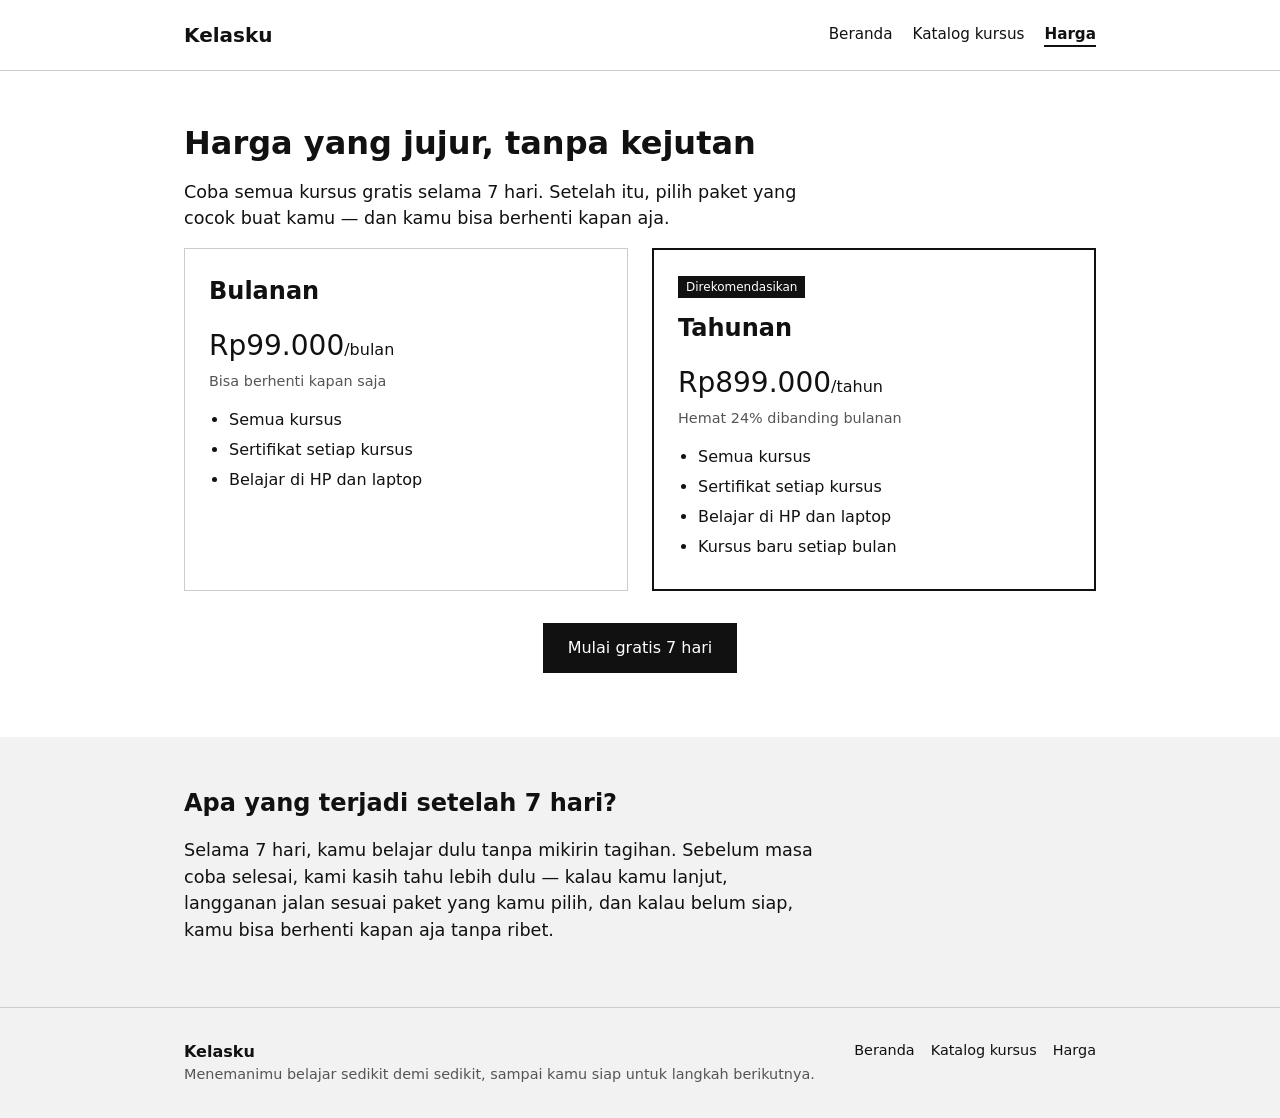
==== website/harga.html @ 955d01cd "Buat wireframe ketiga halaman (2.3)" ====
<!doctype html>
<html lang="id">
<head>
  <meta charset="utf-8">
  <meta name="viewport" content="width=device-width, initial-scale=1">
  <title>Harga — Kelasku</title>
  <link rel="stylesheet" href="../tokens.css">
  <link rel="stylesheet" href="style.css">
</head>
<body>
  <header class="site-header">
    <div class="wrap">
      <a class="brand" href="index.html">Kelasku</a>
      <nav aria-label="Navigasi utama">
        <a href="index.html">Beranda</a>
        <a href="katalog.html">Katalog kursus</a>
        <a href="harga.html" aria-current="page">Harga</a>
      </nav>
    </div>
  </header>

  <main>
    <section>
      <div class="wrap">
        <h1>Harga yang jujur, tanpa kejutan</h1>
        <p class="lead">Coba semua kursus gratis selama 7 hari. Setelah itu, pilih paket yang cocok buat kamu — dan kamu bisa berhenti kapan aja.</p>

        <div class="plans">
          <div class="plan-card">
            <h2>Bulanan</h2>
            <p class="price">Rp99.000<span style="font-size:1rem;">/bulan</span></p>
            <p class="note">Bisa berhenti kapan saja</p>
            <ul>
              <li>Semua kursus</li>
              <li>Sertifikat setiap kursus</li>
              <li>Belajar di HP dan laptop</li>
            </ul>
          </div>

          <div class="plan-card recommended">
            <span class="badge">Direkomendasikan</span>
            <h2>Tahunan</h2>
            <p class="price">Rp899.000<span style="font-size:1rem;">/tahun</span></p>
            <p class="note">Hemat 24% dibanding bulanan</p>
            <ul>
              <li>Semua kursus</li>
              <li>Sertifikat setiap kursus</li>
              <li>Belajar di HP dan laptop</li>
              <li>Kursus baru setiap bulan</li>
            </ul>
          </div>
        </div>

        <p class="cta-center">
          <button type="button" class="btn">Mulai gratis 7 hari</button>
        </p>
      </div>
    </section>

    <section class="alt">
      <div class="wrap">
        <h2>Apa yang terjadi setelah 7 hari?</h2>
        <p class="lead">Selama 7 hari, kamu belajar dulu tanpa mikirin tagihan. Sebelum masa coba selesai, kami kasih tahu lebih dulu — kalau kamu lanjut, langganan jalan sesuai paket yang kamu pilih, dan kalau belum siap, kamu bisa berhenti kapan aja tanpa ribet.</p>
      </div>
    </section>
  </main>

  <footer class="site-footer">
    <div class="wrap">
      <div>
        <strong>Kelasku</strong>
        <p>Menemanimu belajar sedikit demi sedikit, sampai kamu siap untuk langkah berikutnya.</p>
      </div>
      <nav aria-label="Navigasi footer">
        <a href="index.html">Beranda</a>
        <a href="katalog.html">Katalog kursus</a>
        <a href="harga.html">Harga</a>
      </nav>
    </div>
  </footer>
</body>
</html>
---- tokens.css ----
/* Design token kedua project (website/ dan app/).
   Kosong sampai pekan 4. Di pekan 4, pindahkan warna, ukuran, spacing, dan radius
   yang dipakai berulang ke sini, lalu pakai lewat var(--nama-token). */

:root {
}
---- website/style.css ----
/* Wireframe pekan 2: grayscale saja, satu font sistem, tanpa bayangan/gradien/animasi. */

* {
  box-sizing: border-box;
}

body {
  margin: 0;
  font-family: system-ui, -apple-system, "Segoe UI", sans-serif;
  color: #111111;
  background: #ffffff;
  line-height: 1.5;
}

a {
  color: #111111;
}

.wrap {
  max-width: 960px;
  margin: 0 auto;
  padding: 0 24px;
}

/* Header */

.site-header {
  border-bottom: 1px solid #cccccc;
}

.site-header .wrap {
  display: flex;
  align-items: center;
  justify-content: space-between;
  padding-top: 20px;
  padding-bottom: 20px;
  flex-wrap: wrap;
  gap: 12px;
}

.site-header .brand {
  font-size: 1.25rem;
  font-weight: bold;
  text-decoration: none;
}

.site-header nav {
  display: flex;
  gap: 20px;
}

.site-header nav a {
  text-decoration: none;
  font-size: 0.95rem;
}

.site-header nav a[aria-current="page"] {
  font-weight: bold;
  border-bottom: 2px solid #111111;
}

/* Sections */

section {
  padding: 48px 0;
}

section.alt {
  background: #f2f2f2;
}

h1 {
  font-size: 2rem;
  margin: 0 0 12px;
}

h2 {
  font-size: 1.5rem;
  margin: 0 0 16px;
}

h3 {
  font-size: 1.1rem;
  margin: 0 0 4px;
}

p {
  margin: 0 0 16px;
}

.lead {
  font-size: 1.1rem;
  max-width: 640px;
}

/* Button */

.btn {
  display: inline-block;
  border: 1px solid #111111;
  background: #111111;
  color: #ffffff;
  font: inherit;
  font-size: 1rem;
  padding: 12px 24px;
  min-height: 44px;
  cursor: pointer;
}

.btn:hover {
  background: #333333;
}

/* Placeholder image box */

.placeholder {
  background: #d9d9d9;
  border: 1px dashed #999999;
  color: #555555;
  display: flex;
  align-items: center;
  justify-content: center;
  text-align: center;
  font-size: 0.9rem;
  padding: 16px;
  min-height: 160px;
}

/* Hero */

.hero {
  display: grid;
  grid-template-columns: 1.1fr 1fr;
  gap: 32px;
  align-items: center;
}

/* Testimoni */

.testimoni-grid {
  display: grid;
  grid-template-columns: repeat(3, 1fr);
  gap: 20px;
}

.testimoni-card {
  border: 1px solid #cccccc;
  padding: 20px;
}

.testimoni-card p {
  margin-bottom: 12px;
}

.testimoni-card .role {
  font-size: 0.9rem;
  color: #555555;
  margin: 0;
}

/* Katalog */

.sort-row {
  display: flex;
  align-items: baseline;
  justify-content: space-between;
  flex-wrap: wrap;
  gap: 8px;
  margin-bottom: 24px;
}

.sort-label {
  font-size: 0.9rem;
  color: #555555;
}

.course-grid {
  display: grid;
  grid-template-columns: repeat(3, 1fr);
  gap: 20px;
}

.course-card {
  border: 1px solid #cccccc;
  padding: 16px;
}

.course-card .placeholder {
  min-height: 100px;
  margin-bottom: 12px;
}

.course-card .category {
  font-size: 0.8rem;
  color: #555555;
  margin-bottom: 4px;
}

.course-card .meta {
  font-size: 0.85rem;
  color: #555555;
  margin: 4px 0 0;
}

/* Harga */

.plans {
  display: grid;
  grid-template-columns: 1fr 1fr;
  gap: 24px;
  margin-bottom: 32px;
}

.plan-card {
  border: 1px solid #cccccc;
  padding: 24px;
  position: relative;
}

.plan-card.recommended {
  border: 2px solid #111111;
}

.plan-card .badge {
  display: inline-block;
  background: #111111;
  color: #ffffff;
  font-size: 0.75rem;
  padding: 2px 8px;
  margin-bottom: 12px;
}

.plan-card .price {
  font-size: 1.75rem;
  margin: 0 0 4px;
}

.plan-card .note {
  font-size: 0.9rem;
  color: #555555;
}

.plan-card ul {
  margin: 16px 0 0;
  padding-left: 20px;
}

.plan-card li {
  margin-bottom: 6px;
}

.cta-center {
  text-align: center;
}

/* Footer */

.site-footer {
  border-top: 1px solid #cccccc;
  padding: 32px 0;
  background: #f2f2f2;
}

.site-footer .wrap {
  display: flex;
  justify-content: space-between;
  flex-wrap: wrap;
  gap: 16px;
}

.site-footer nav {
  display: flex;
  gap: 16px;
}

.site-footer nav a {
  font-size: 0.9rem;
  text-decoration: none;
}

.site-footer p {
  margin: 0;
  font-size: 0.9rem;
  color: #555555;
}

@media (max-width: 720px) {
  .hero,
  .testimoni-grid,
  .course-grid,
  .plans {
    grid-template-columns: 1fr;
  }
}
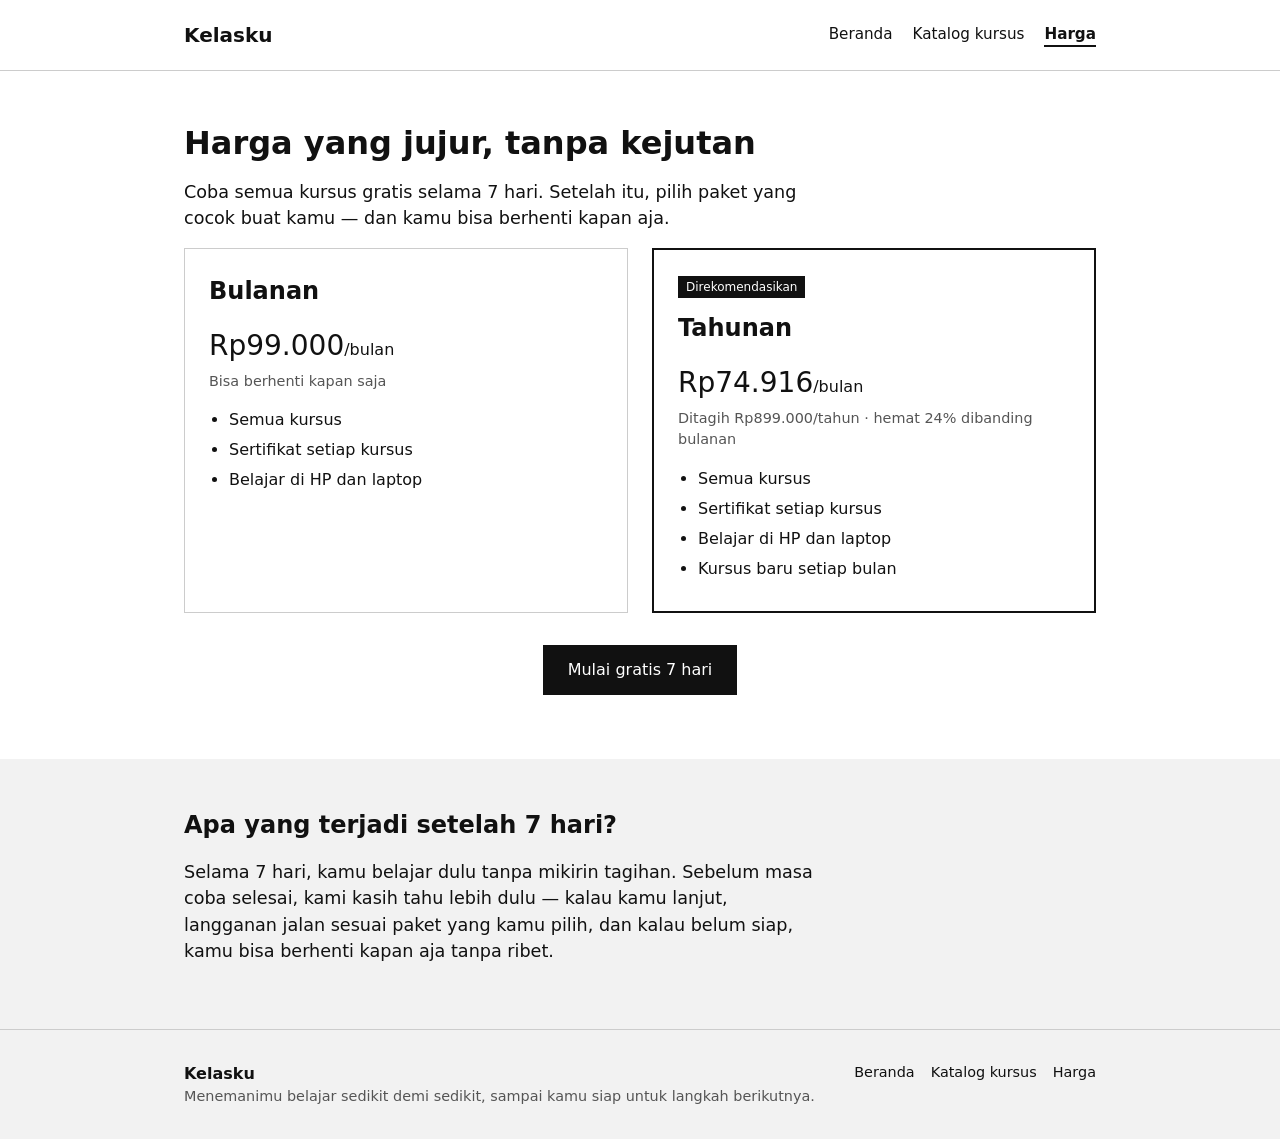
==== commit 51a34a55: "Add button for course catalog, fix layout (2.6)" ====
--- a/website/harga.html
+++ b/website/harga.html
@@ -40,8 +40,8 @@
           <div class="plan-card recommended">
             <span class="badge">Direkomendasikan</span>
             <h2>Tahunan</h2>
-            <p class="price">Rp899.000<span style="font-size:1rem;">/tahun</span></p>
-            <p class="note">Hemat 24% dibanding bulanan</p>
+            <p class="price">Rp74.916<span style="font-size:1rem;">/bulan</span></p>
+            <p class="note">Ditagih Rp899.000/tahun · hemat 24% dibanding bulanan</p>
             <ul>
               <li>Semua kursus</li>
               <li>Sertifikat setiap kursus</li>
--- a/website/style.css
+++ b/website/style.css
@@ -202,6 +202,12 @@
   margin: 4px 0 0;
 }
 
+.course-card .btn {
+  width: 100%;
+  text-align: center;
+  margin-top: 16px;
+}
+
 /* Harga */
 
 .plans {
@@ -291,4 +297,8 @@
   .plans {
     grid-template-columns: 1fr;
   }
-}
+
+  .plan-card.recommended {
+    order: -1;
+  }
+}
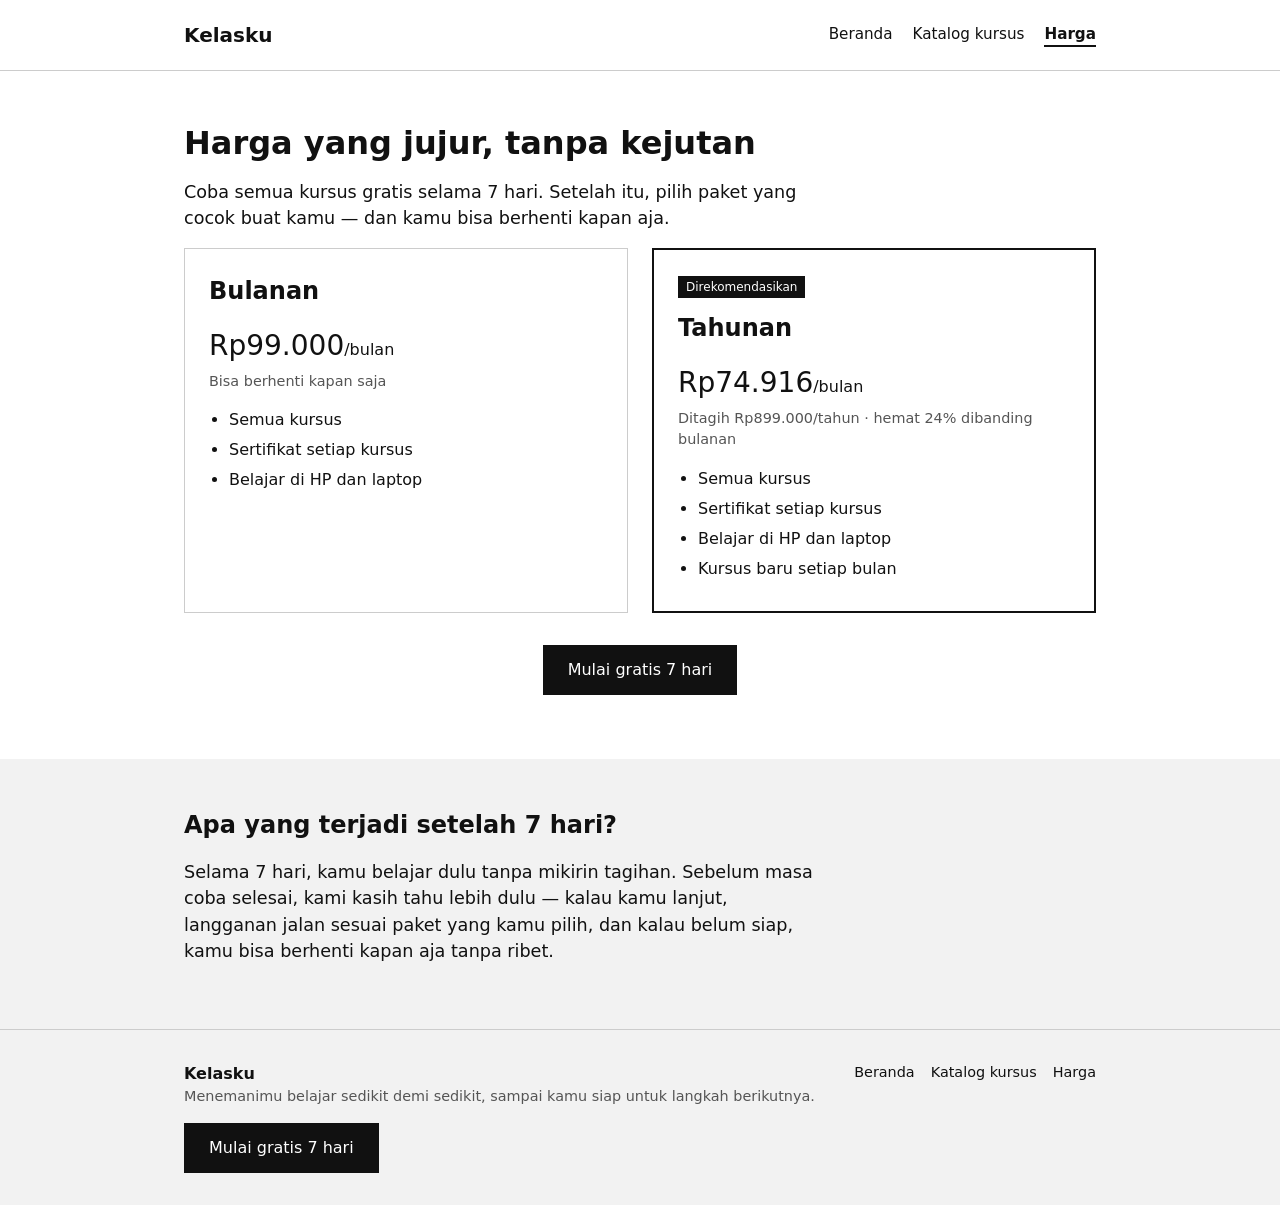
==== commit 827304e0: "Fix layout after feedback" ====
--- a/website/harga.html
+++ b/website/harga.html
@@ -76,6 +76,9 @@
         <a href="katalog.html">Katalog kursus</a>
         <a href="harga.html">Harga</a>
       </nav>
+      <div class="footer-cta">
+        <button type="button" class="btn">Mulai gratis 7 hari</button>
+      </div>
     </div>
   </footer>
 </body>
--- a/website/style.css
+++ b/website/style.css
@@ -111,6 +111,22 @@
   background: #333333;
 }
 
+.btn-secondary {
+  display: inline-block;
+  border: 1px solid #111111;
+  background: transparent;
+  color: #111111;
+  font: inherit;
+  font-size: 1rem;
+  padding: 11px 24px;
+  min-height: 44px;
+  text-decoration: none;
+}
+
+.btn-secondary:hover {
+  background: #f2f2f2;
+}
+
 /* Placeholder image box */
 
 .placeholder {
@@ -158,6 +174,18 @@
   margin: 0;
 }
 
+/* Privilege list */
+
+.privilege-list {
+  max-width: 640px;
+  padding-left: 20px;
+  margin: 0;
+}
+
+.privilege-list li {
+  margin-bottom: 10px;
+}
+
 /* Katalog */
 
 .sort-row {
@@ -206,6 +234,10 @@
   width: 100%;
   text-align: center;
   margin-top: 16px;
+}
+
+.course-grid-compact {
+  grid-template-columns: repeat(4, 1fr);
 }
 
 /* Harga */
@@ -290,6 +322,10 @@
   color: #555555;
 }
 
+.footer-cta {
+  align-self: center;
+}
+
 @media (max-width: 720px) {
   .hero,
   .testimoni-grid,
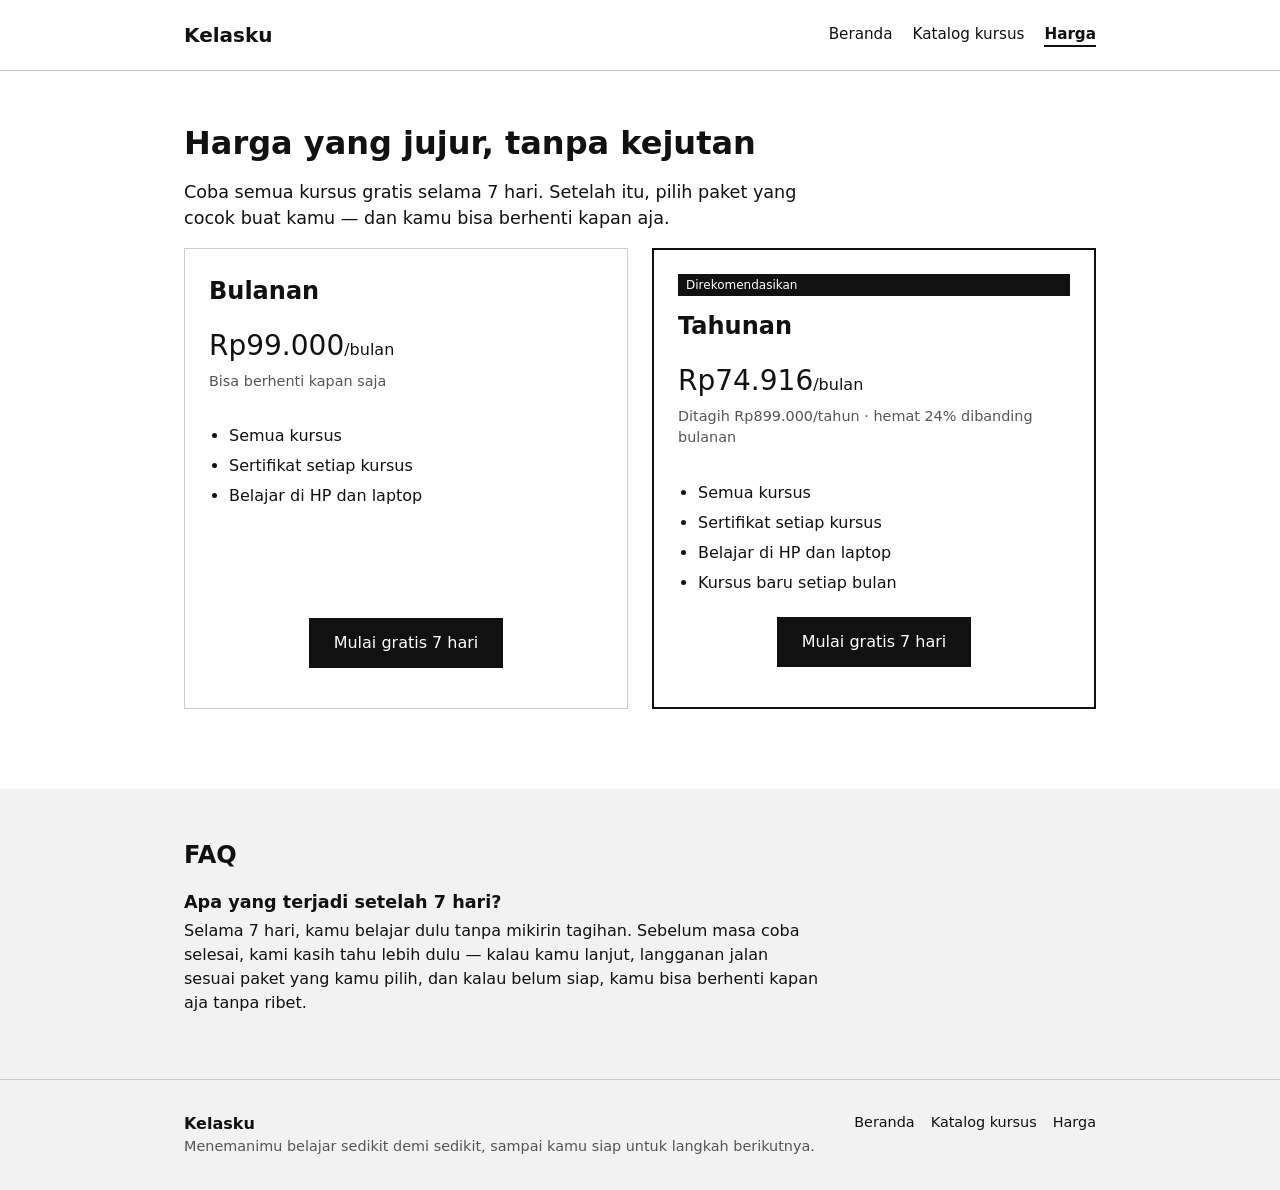
==== commit 5d315e77: "Fix layout after feedback" ====
--- a/website/harga.html
+++ b/website/harga.html
@@ -35,6 +35,9 @@
               <li>Sertifikat setiap kursus</li>
               <li>Belajar di HP dan laptop</li>
             </ul>
+            <p class="cta-center">
+              <button type="button" class="btn">Mulai gratis 7 hari</button>
+            </p>
           </div>
 
           <div class="plan-card recommended">
@@ -48,19 +51,21 @@
               <li>Belajar di HP dan laptop</li>
               <li>Kursus baru setiap bulan</li>
             </ul>
+            <p class="cta-center">
+              <button type="button" class="btn">Mulai gratis 7 hari</button>
+            </p>
           </div>
         </div>
-
-        <p class="cta-center">
-          <button type="button" class="btn">Mulai gratis 7 hari</button>
-        </p>
       </div>
     </section>
 
     <section class="alt">
       <div class="wrap">
-        <h2>Apa yang terjadi setelah 7 hari?</h2>
-        <p class="lead">Selama 7 hari, kamu belajar dulu tanpa mikirin tagihan. Sebelum masa coba selesai, kami kasih tahu lebih dulu — kalau kamu lanjut, langganan jalan sesuai paket yang kamu pilih, dan kalau belum siap, kamu bisa berhenti kapan aja tanpa ribet.</p>
+        <h2>FAQ</h2>
+        <div class="faq-item">
+          <h3>Apa yang terjadi setelah 7 hari?</h3>
+          <p>Selama 7 hari, kamu belajar dulu tanpa mikirin tagihan. Sebelum masa coba selesai, kami kasih tahu lebih dulu — kalau kamu lanjut, langganan jalan sesuai paket yang kamu pilih, dan kalau belum siap, kamu bisa berhenti kapan aja tanpa ribet.</p>
+        </div>
       </div>
     </section>
   </main>
@@ -76,9 +81,6 @@
         <a href="katalog.html">Katalog kursus</a>
         <a href="harga.html">Harga</a>
       </nav>
-      <div class="footer-cta">
-        <button type="button" class="btn">Mulai gratis 7 hari</button>
-      </div>
     </div>
   </footer>
 </body>
--- a/website/style.css
+++ b/website/style.css
@@ -236,6 +236,12 @@
   margin-top: 16px;
 }
 
+.course-card .price-tag {
+  font-size: 1.1rem;
+  font-weight: bold;
+  margin: 12px 0 0;
+}
+
 .course-grid-compact {
   grid-template-columns: repeat(4, 1fr);
 }
@@ -253,6 +259,13 @@
   border: 1px solid #cccccc;
   padding: 24px;
   position: relative;
+  display: flex;
+  flex-direction: column;
+}
+
+.plan-card .cta-center {
+  margin-top: auto;
+  padding-top: 16px;
 }
 
 .plan-card.recommended {
@@ -291,6 +304,14 @@
   text-align: center;
 }
 
+.faq-item h3 {
+  font-size: 1.1rem;
+}
+
+.faq-item p {
+  max-width: 640px;
+}
+
 /* Footer */
 
 .site-footer {
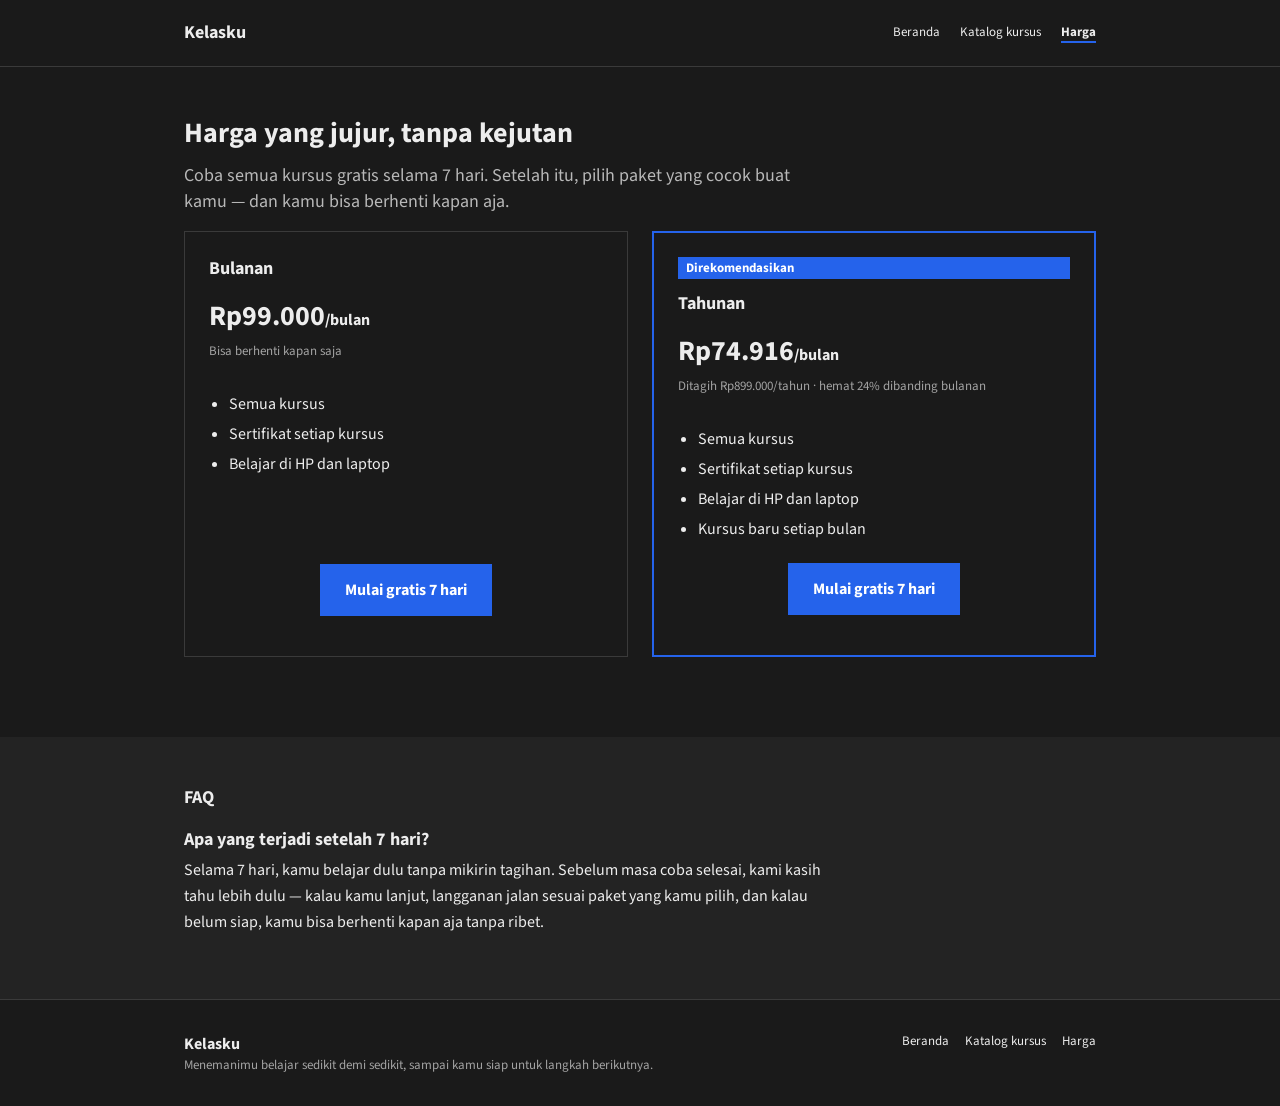
==== commit bb8d007a: "Add langkah 3.3 terapkan typography dan warna" ====
--- a/website/harga.html
+++ b/website/harga.html
@@ -4,6 +4,9 @@
   <meta charset="utf-8">
   <meta name="viewport" content="width=device-width, initial-scale=1">
   <title>Harga — Kelasku</title>
+  <link rel="preconnect" href="https://fonts.googleapis.com">
+  <link rel="preconnect" href="https://fonts.gstatic.com" crossorigin>
+  <link href="https://fonts.googleapis.com/css2?family=Source+Sans+3:wght@400;600;700&display=swap" rel="stylesheet">
   <link rel="stylesheet" href="../tokens.css">
   <link rel="stylesheet" href="style.css">
 </head>
--- a/website/style.css
+++ b/website/style.css
@@ -1,4 +1,15 @@
-/* Wireframe pekan 2: grayscale saja, satu font sistem, tanpa bayangan/gradien/animasi. */
+/* High fidelity pekan 3: font, type scale, dan palet dari CLAUDE.md bagian 5.
+   Variabel warna di bawah cuma disiapkan di sini dulu — dipindah ke tokens.css di pekan 4. */
+
+:root {
+  --color-latar: #1a1a1a;
+  --color-teks: #ededed;
+  --color-teks-rgb: 237, 237, 237;
+  --color-aksen: #2563eb;
+  --color-aksen-rgb: 37, 99, 235;
+  --color-sukses: #16a34a;
+  --color-error: #dc2626;
+}
 
 * {
   box-sizing: border-box;
@@ -6,14 +17,14 @@
 
 body {
   margin: 0;
-  font-family: system-ui, -apple-system, "Segoe UI", sans-serif;
-  color: #111111;
-  background: #ffffff;
+  font-family: "Source Sans 3", "Source Sans Pro", system-ui, -apple-system, "Segoe UI", sans-serif;
+  color: var(--color-teks);
+  background: var(--color-latar);
   line-height: 1.5;
 }
 
 a {
-  color: #111111;
+  color: var(--color-aksen);
 }
 
 .wrap {
@@ -25,7 +36,7 @@
 /* Header */
 
 .site-header {
-  border-bottom: 1px solid #cccccc;
+  border-bottom: 1px solid rgba(var(--color-teks-rgb), 0.15);
 }
 
 .site-header .wrap {
@@ -39,9 +50,11 @@
 }
 
 .site-header .brand {
-  font-size: 1.25rem;
-  font-weight: bold;
+  font-size: 1.125rem;
+  line-height: 1.625rem;
+  font-weight: 700;
   text-decoration: none;
+  color: var(--color-teks);
 }
 
 .site-header nav {
@@ -51,12 +64,15 @@
 
 .site-header nav a {
   text-decoration: none;
-  font-size: 0.95rem;
+  font-size: 0.8125rem;
+  line-height: 1.125rem;
+  color: var(--color-teks);
 }
 
 .site-header nav a[aria-current="page"] {
-  font-weight: bold;
-  border-bottom: 2px solid #111111;
+  font-weight: 700;
+  color: var(--color-teks);
+  border-bottom: 2px solid var(--color-aksen);
 }
 
 /* Sections */
@@ -66,30 +82,46 @@
 }
 
 section.alt {
-  background: #f2f2f2;
+  background: rgba(var(--color-teks-rgb), 0.04);
+}
+
+h1,
+h2,
+h3 {
+  font-weight: 700;
+  color: var(--color-teks);
 }
 
 h1 {
-  font-size: 2rem;
+  font-size: 1.75rem;
+  line-height: 2.25rem;
   margin: 0 0 12px;
 }
 
 h2 {
-  font-size: 1.5rem;
+  font-size: 1.125rem;
+  line-height: 1.625rem;
   margin: 0 0 16px;
 }
 
 h3 {
-  font-size: 1.1rem;
+  font-size: 1rem;
+  line-height: 1.625rem;
   margin: 0 0 4px;
 }
 
 p {
+  font-size: 1rem;
+  line-height: 1.625rem;
   margin: 0 0 16px;
 }
 
 .lead {
-  font-size: 1.1rem;
+  font-size: 1.125rem;
+  line-height: 1.625rem;
+  font-weight: 400;
+  color: var(--color-teks);
+  opacity: 0.75;
   max-width: 640px;
 }
 
@@ -97,10 +129,11 @@
 
 .btn {
   display: inline-block;
-  border: 1px solid #111111;
-  background: #111111;
+  border: 1px solid var(--color-aksen);
+  background: var(--color-aksen);
   color: #ffffff;
   font: inherit;
+  font-weight: 700;
   font-size: 1rem;
   padding: 12px 24px;
   min-height: 44px;
@@ -108,15 +141,16 @@
 }
 
 .btn:hover {
-  background: #333333;
+  filter: brightness(0.88);
 }
 
 .btn-secondary {
   display: inline-block;
-  border: 1px solid #111111;
+  border: 1px solid var(--color-aksen);
   background: transparent;
-  color: #111111;
+  color: var(--color-teks);
   font: inherit;
+  font-weight: 700;
   font-size: 1rem;
   padding: 11px 24px;
   min-height: 44px;
@@ -124,20 +158,21 @@
 }
 
 .btn-secondary:hover {
-  background: #f2f2f2;
+  background: rgba(var(--color-aksen-rgb), 0.08);
 }
 
 /* Placeholder image box */
 
 .placeholder {
-  background: #d9d9d9;
-  border: 1px dashed #999999;
-  color: #555555;
+  background: rgba(var(--color-teks-rgb), 0.12);
+  border: 1px dashed rgba(var(--color-teks-rgb), 0.4);
+  color: var(--color-teks);
+  opacity: 0.6;
   display: flex;
   align-items: center;
   justify-content: center;
   text-align: center;
-  font-size: 0.9rem;
+  font-size: 0.8125rem;
   padding: 16px;
   min-height: 160px;
 }
@@ -160,7 +195,7 @@
 }
 
 .testimoni-card {
-  border: 1px solid #cccccc;
+  border: 1px solid rgba(var(--color-teks-rgb), 0.15);
   padding: 20px;
 }
 
@@ -169,8 +204,10 @@
 }
 
 .testimoni-card .role {
-  font-size: 0.9rem;
-  color: #555555;
+  font-size: 0.8125rem;
+  line-height: 1.125rem;
+  color: var(--color-teks);
+  opacity: 0.65;
   margin: 0;
 }
 
@@ -198,8 +235,10 @@
 }
 
 .sort-label {
-  font-size: 0.9rem;
-  color: #555555;
+  font-size: 0.8125rem;
+  line-height: 1.125rem;
+  color: var(--color-teks);
+  opacity: 0.65;
 }
 
 .course-grid {
@@ -209,7 +248,7 @@
 }
 
 .course-card {
-  border: 1px solid #cccccc;
+  border: 1px solid rgba(var(--color-teks-rgb), 0.15);
   padding: 16px;
 }
 
@@ -219,14 +258,18 @@
 }
 
 .course-card .category {
-  font-size: 0.8rem;
-  color: #555555;
+  font-size: 0.8125rem;
+  line-height: 1.125rem;
+  color: var(--color-teks);
+  opacity: 0.65;
   margin-bottom: 4px;
 }
 
 .course-card .meta {
-  font-size: 0.85rem;
-  color: #555555;
+  font-size: 0.8125rem;
+  line-height: 1.125rem;
+  color: var(--color-teks);
+  opacity: 0.65;
   margin: 4px 0 0;
 }
 
@@ -237,8 +280,9 @@
 }
 
 .course-card .price-tag {
-  font-size: 1.1rem;
-  font-weight: bold;
+  font-size: 1rem;
+  line-height: 1.625rem;
+  font-weight: 700;
   margin: 12px 0 0;
 }
 
@@ -256,7 +300,7 @@
 }
 
 .plan-card {
-  border: 1px solid #cccccc;
+  border: 1px solid rgba(var(--color-teks-rgb), 0.15);
   padding: 24px;
   position: relative;
   display: flex;
@@ -269,26 +313,32 @@
 }
 
 .plan-card.recommended {
-  border: 2px solid #111111;
+  border: 2px solid var(--color-aksen);
 }
 
 .plan-card .badge {
   display: inline-block;
-  background: #111111;
+  background: var(--color-aksen);
   color: #ffffff;
-  font-size: 0.75rem;
+  font-size: 0.8125rem;
+  line-height: 1.125rem;
+  font-weight: 700;
   padding: 2px 8px;
   margin-bottom: 12px;
 }
 
 .plan-card .price {
   font-size: 1.75rem;
+  line-height: 2.25rem;
+  font-weight: 700;
   margin: 0 0 4px;
 }
 
 .plan-card .note {
-  font-size: 0.9rem;
-  color: #555555;
+  font-size: 0.8125rem;
+  line-height: 1.125rem;
+  color: var(--color-teks);
+  opacity: 0.65;
 }
 
 .plan-card ul {
@@ -305,7 +355,8 @@
 }
 
 .faq-item h3 {
-  font-size: 1.1rem;
+  font-size: 1.125rem;
+  line-height: 1.625rem;
 }
 
 .faq-item p {
@@ -315,9 +366,9 @@
 /* Footer */
 
 .site-footer {
-  border-top: 1px solid #cccccc;
+  border-top: 1px solid rgba(var(--color-teks-rgb), 0.15);
   padding: 32px 0;
-  background: #f2f2f2;
+  background: var(--color-latar);
 }
 
 .site-footer .wrap {
@@ -333,14 +384,18 @@
 }
 
 .site-footer nav a {
-  font-size: 0.9rem;
+  font-size: 0.8125rem;
+  line-height: 1.125rem;
   text-decoration: none;
+  color: var(--color-teks);
 }
 
 .site-footer p {
   margin: 0;
-  font-size: 0.9rem;
-  color: #555555;
+  font-size: 0.8125rem;
+  line-height: 1.125rem;
+  color: var(--color-teks);
+  opacity: 0.65;
 }
 
 .footer-cta {
